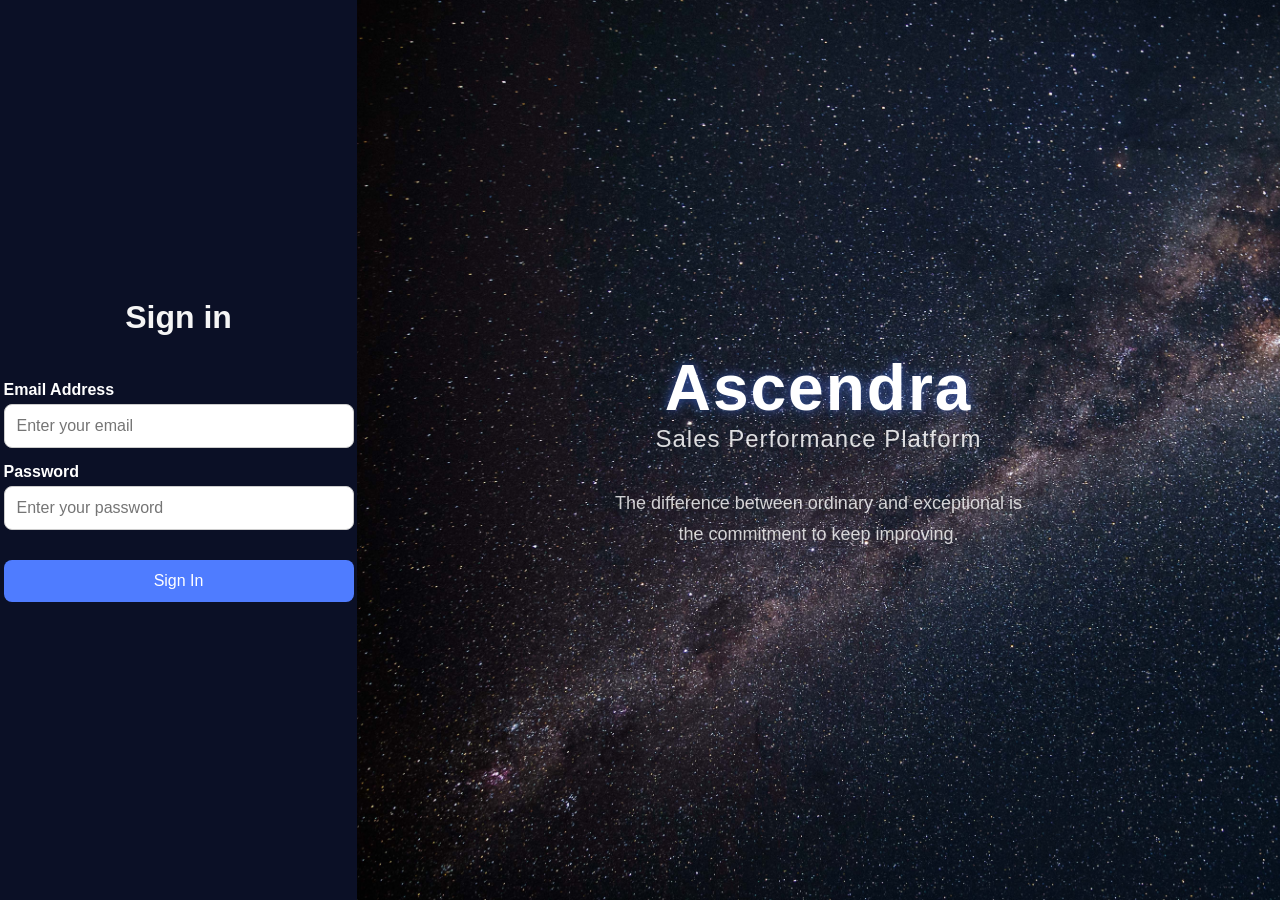
==== Frontend/index.html @ 22d48635 "Renamed login.html to index.html" ====
<!DOCTYPE html>
<html lang="en">

<head>
    <meta charset="UTF-8">
    <meta name="viewport" content="width=device-width, initial-scale=1.0">
    <title>Ascendra</title>
    <link rel="stylesheet" href="style.css">
</head>

<body>

    <div class="container">

        <!--Start of Logbox-->
        <div class="logBox">

            <h1>Sign in</h1>

            <form id="loginForm">

                <label for="userName">
                    Email Address
                </label>

                <input 
                    type="email"
                    id="userName"
                    name="userName"
                    placeholder="Enter your email"
                    required>

                <label for="password">
                    Password
                </label>

                <input 
                    type="password"
                    id="password"
                    name="password"
                    placeholder="Enter your password"
                    required>

                <input 
                    type="submit"
                    value="Sign In">

            </form>

        </div>


        <!--Start of Welcomebox-->
        <div class="welcomeBox">

            <h1>
                Ascendra
            </h1>

            <h2>
                Sales Performance Platform
            </h2>

            <p>
                The difference between ordinary and exceptional is the commitment to keep improving.
            </p>

        </div>

    </div>

    <script src="config.js"></script>
    <script src="login.js"></script>

</body>

</html>
---- Frontend/style.css ----
/*Login*/

*{
    margin: 0;
    padding: 0;
    box-sizing: border-box;
}

body{
    font-family: "Poppins", sans-serif;
    background-color: #f4f6f9;
    height: 100vh;
}

.container{
    display: flex;
    height: 100vh;
}

.logBox{
    width: 40%;
    display: flex;
    flex-direction: column;
    justify-content: center;
    align-items: center;
    background-color: #0B1026;
    color: white;
}

.logBox form{
    display: flex;
    flex-direction: column;
    width: 350px;
}

.logBox h1{
    margin-bottom: 30px;
    text-align: center;
    color: whitesmoke;
}

label{
    margin-top: 15px;
    margin-bottom: 5px;
    font-weight: bold;
}

input[type="email"],
input[type="password"]{
    padding: 12px;
    border: 1px solid #ccc;
    border-radius: 8px;
    font-size: 16px;
    color: #0B1026;
}

input[type="submit"]{
    margin-top: 30px;
    padding: 12px;
    border: none;
    border-radius: 8px;
    background-color: #4F7CFF;
    color: white;
    font-size: 16px;
    cursor: pointer;
    transition: 0.3s;
}

input[type="submit"]:hover{
    background-color: #3458D6;
}

/*Welcome box*/

.welcomeBox{
    width: 100%;
    background-image: url(galaxy.jpg);
    background-size: cover;
    color: white;

    display: flex;
    flex-direction: column;
    justify-content: center;
    align-items: center;

    text-align: center;
    padding: 50px;
}

.welcomeBox h1{
    font-size: 64px;
    font-weight: 700;
    letter-spacing: 2px;
    color: white;
    text-shadow: 0 0 12px rgba(79, 124, 255, 0.6);
}

.welcomeBox h2{
    font-size: 24px;
    font-weight: 300;
    letter-spacing: 1px;
    color: rgba(255, 255, 255, 0.85);
    margin-bottom: 35px;
}

.welcomeBox p{
    font-size: 18px;
    line-height: 1.7;
    max-width: 420px;
    color: rgba(255, 255, 255, 0.8);
}

/*=============================
        SALES SCREEN
=============================*/

.sidebar{
    width: 260px;
    background-color: #0B1026;
    color: white;

    display: flex;
    flex-direction: column;
    justify-content: space-between;

    padding: 30px 20px;

    position: relative;
    overflow: hidden;
}

/* Stars background */
.sidebar::before{
    content: "";
    position: absolute;
    inset: 0;

    background-image:
        radial-gradient(circle at 12% 8%, rgba(255,255,255,.9) 1px, transparent 2px),
        radial-gradient(circle at 28% 18%, rgba(255,255,255,.6) 1px, transparent 2px),
        radial-gradient(circle at 80% 12%, rgba(255,255,255,.8) 1.5px, transparent 3px),
        radial-gradient(circle at 62% 28%, rgba(255,255,255,.7) 1px, transparent 2px),
        radial-gradient(circle at 90% 42%, rgba(255,255,255,.9) 1px, transparent 2px),
        radial-gradient(circle at 18% 56%, rgba(255,255,255,.7) 1px, transparent 2px),
        radial-gradient(circle at 72% 64%, rgba(255,255,255,.8) 1px, transparent 2px),
        radial-gradient(circle at 42% 78%, rgba(255,255,255,.6) 1.5px, transparent 3px),
        radial-gradient(circle at 88% 82%, rgba(255,255,255,.9) 1px, transparent 2px),
        radial-gradient(circle at 22% 92%, rgba(255,255,255,.8) 1px, transparent 2px);

    opacity: .45;

    pointer-events: none;
}

/* Keeps all sidebar content above the stars */
.sidebar > *{
    position: relative;
    z-index: 1;
}

/* Logo */

.logo h1{
    font-size: 32px;
    margin-bottom: 5px;
    color: white;
    text-shadow: 0 0 12px rgba(27, 54, 93, 0.6);
}

.logo p{
    font-size: 14px;
    color: rgba(255,255,255,.7);
    margin-bottom: 50px;
}

/* Navigation */

nav ul{
    list-style: none;
}

nav li{
    margin-bottom: 15px;
}

nav a{
    display: block;
    text-decoration: none;
    color: white;
    padding: 14px 18px;
    border-radius: 10px;
    transition: .25s;
}

nav a:hover{
    background-color: rgba(27,54,93,.35);
}

nav .active{
    background-color: #1B365D;
    border-radius: 10px;
}

/* Logout Button */

.logoutButton{
    padding: 14px;
    border: none;
    border-radius: 10px;
    background-color: #1B365D;
    color: white;
    font-size: 15px;
    font-family: inherit;
    cursor: pointer;
    transition: .3s;
}

.logoutButton:hover{
    background-color: #142B4D;
}

/* Main Content */

.content{
    flex: 1;
    background-color: #F5F7FB;
    padding: 40px;
    overflow-y: auto;
}

.content header{
    margin-bottom: 35px;
}

.content h2{
    font-size: 36px;
    color: #0B1026;
}

.content header p{
    color: #6B7280;
    margin-top: 6px;
}

/* Sales Panel */

.salesPanel{
    background-color: white;
    border-radius: 16px;
    padding: 30px;
    box-shadow: 0 8px 25px rgba(0,0,0,.08);
}

.salesPanel form{
    display: flex;
    flex-direction: column;
    gap: 15px;
}

.salesPanel label{
    font-weight: 600;
    color: #374151;
}

.salesPanel input,
.salesPanel textarea{
    width: 100%;
    padding: 12px;
    border: 1px solid #D1D5DB;
    border-radius: 8px;
    font-family: inherit;
    font-size: 16px;
    transition: .25s;
}

.salesPanel input:focus,
.salesPanel textarea:focus{
    outline: none;
    border-color: #1B365D;
    box-shadow: 0 0 8px rgba(27,54,93,.25);
}

.salesPanel textarea{
    min-height: 140px;
    resize: vertical;
}

.salesPanel button{
    margin-top: 15px;
    padding: 14px;
    border: none;
    border-radius: 8px;
    background-color: #1B365D;
    color: white;
    font-size: 16px;
    font-family: inherit;
    font-weight: 600;
    cursor: pointer;
    transition: .3s;
}

.salesPanel button:hover{
    background-color: #142B4D;
}
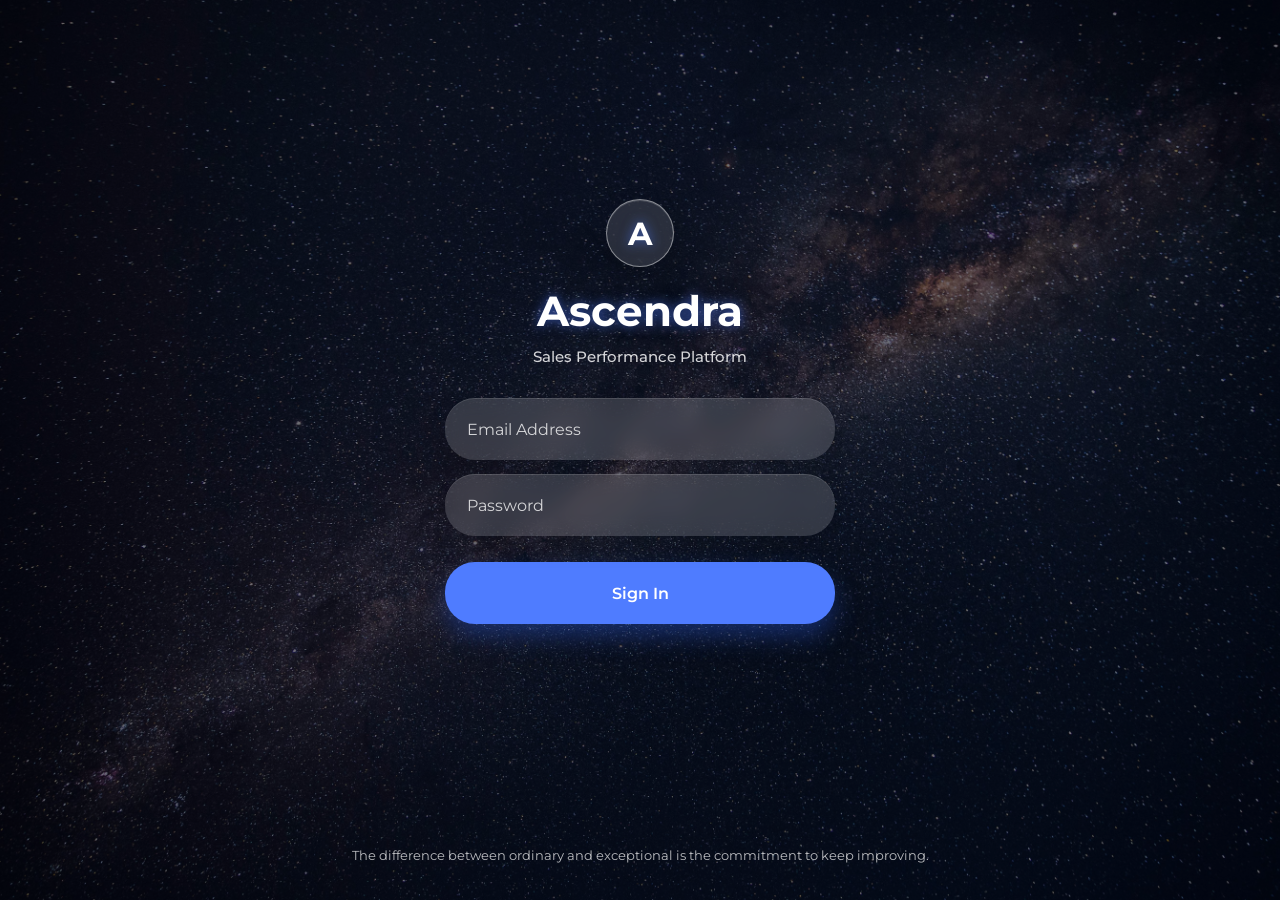
==== commit 0689e74c: "Updated the login frontend." ====
--- a/Frontend/index.html
+++ b/Frontend/index.html
@@ -5,69 +5,89 @@
     <meta charset="UTF-8">
     <meta name="viewport" content="width=device-width, initial-scale=1.0">
     <title>Ascendra</title>
-    <link rel="stylesheet" href="style.css">
+
+    <link rel="preconnect" href="https://fonts.googleapis.com">
+    <link rel="preconnect" href="https://fonts.gstatic.com" crossorigin>
+    <link href="https://fonts.googleapis.com/css2?family=Montserrat:wght@400;500;600;700&display=swap" rel="stylesheet">
+
+    <link rel="stylesheet" href="login.css">
 </head>
 
-<body>
+<body class="login-page">
 
-    <div class="container">
+    <main class="page-header">
 
-        <!--Start of Logbox-->
-        <div class="logBox">
+        <div class="page-header-image" aria-hidden="true"></div>
 
-            <h1>Sign in</h1>
+        <section class="content" aria-labelledby="brandName">
 
-            <form id="loginForm">
+            <div class="login-card">
 
-                <label for="userName">
-                    Email Address
-                </label>
+                <div class="logo-container" aria-hidden="true">
+                    <span>A</span>
+                </div>
 
-                <input 
-                    type="email"
-                    id="userName"
-                    name="userName"
-                    placeholder="Enter your email"
-                    required>
+                <h1 id="brandName">
+                    Ascendra
+                </h1>
 
-                <label for="password">
-                    Password
-                </label>
+                <p class="platform">
+                    Sales Performance Platform
+                </p>
 
-                <input 
-                    type="password"
-                    id="password"
-                    name="password"
-                    placeholder="Enter your password"
-                    required>
+                <form id="loginForm">
 
-                <input 
-                    type="submit"
-                    value="Sign In">
+                    <div class="input-group">
 
-            </form>
+                        <label class="sr-only" for="userName">
+                            Email Address
+                        </label>
 
-        </div>
+                        <input
+                            type="email"
+                            id="userName"
+                            name="userName"
+                            placeholder="Email Address"
+                            autocomplete="email"
+                            required>
 
+                    </div>
 
-        <!--Start of Welcomebox-->
-        <div class="welcomeBox">
+                    <div class="input-group">
 
-            <h1>
-                Ascendra
-            </h1>
+                        <label class="sr-only" for="password">
+                            Password
+                        </label>
 
-            <h2>
-                Sales Performance Platform
-            </h2>
+                        <input
+                            type="password"
+                            id="password"
+                            name="password"
+                            placeholder="Password"
+                            autocomplete="current-password"
+                            required>
+
+                    </div>
+
+                    <input
+                        type="submit"
+                        value="Sign In">
+
+                </form>
+
+            </div>
+
+        </section>
+
+        <footer class="footer">
 
             <p>
                 The difference between ordinary and exceptional is the commitment to keep improving.
             </p>
 
-        </div>
+        </footer>
 
-    </div>
+    </main>
 
     <script src="config.js"></script>
     <script src="login.js"></script>
--- a/Frontend/login.css
+++ b/Frontend/login.css
@@ -0,0 +1,282 @@
+/*=============================
+        GLOBAL
+=============================*/
+
+*{
+    margin: 0;
+    padding: 0;
+    box-sizing: border-box;
+}
+
+body{
+    font-family: "Montserrat", sans-serif;
+    background-color: #070B1C;
+}
+
+.login-page{
+    min-height: 100vh;
+    min-height: 100svh;
+}
+
+/*=============================
+        PAGE LAYOUT
+=============================*/
+
+.page-header{
+    position: relative;
+    isolation: isolate;
+
+    display: flex;
+    flex-direction: column;
+
+    min-height: 100vh;
+    min-height: 100svh;
+    overflow: hidden;
+    color: white;
+}
+
+.page-header-image{
+    position: absolute;
+    inset: 0;
+    z-index: -2;
+
+    background-image: url(galaxy.jpg);
+    background-size: cover;
+    background-position: center;
+}
+
+.page-header::before{
+    content: "";
+    position: absolute;
+    inset: 0;
+    z-index: -1;
+    background-color: rgba(3, 7, 20, .56);
+}
+
+/*=============================
+        LOGIN
+=============================*/
+
+.content{
+    display: flex;
+    flex: 1;
+    justify-content: center;
+    align-items: center;
+    padding: 40px 20px;
+}
+
+.login-card{
+    width: 100%;
+    max-width: 390px;
+    text-align: center;
+}
+
+.logo-container{
+    width: 68px;
+    height: 68px;
+    margin: 0 auto 18px;
+
+    display: flex;
+    justify-content: center;
+    align-items: center;
+
+    border: 1px solid rgba(255, 255, 255, .45);
+    border-radius: 50%;
+    background-color: rgba(255, 255, 255, .12);
+    box-shadow:
+        inset 0 1px 0 rgba(255, 255, 255, .16),
+        0 10px 25px rgba(0, 0, 0, .2);
+
+    backdrop-filter: blur(10px);
+    -webkit-backdrop-filter: blur(10px);
+}
+
+.logo-container span{
+    font-size: 32px;
+    font-weight: 700;
+    color: white;
+    text-shadow: 0 0 12px rgba(79,124,255,.6);
+}
+
+.login-card h1{
+    font-size: 42px;
+    font-weight: 700;
+    color: white;
+    text-shadow: 0 0 12px rgba(79,124,255,.6);
+}
+
+#loginForm{
+    margin-top: 32px;
+}
+
+.input-group{
+    margin-bottom: 14px;
+}
+
+.input-group input{
+    width: 100%;
+    height: 62px;
+    padding: 0 22px;
+
+    border: none;
+    border-radius: 30px;
+    outline: none;
+
+    background-color: rgba(255, 255, 255, .16);
+    box-shadow:
+        inset 0 1px 0 rgba(255, 255, 255, .12),
+        0 10px 24px rgba(0, 0, 0, .14);
+
+    backdrop-filter: blur(10px);
+    -webkit-backdrop-filter: blur(10px);
+
+    font-family: inherit;
+    font-size: 16px;
+    color: white;
+
+    transition: background-color .25s, box-shadow .25s;
+}
+
+.input-group input::placeholder{
+    color: rgba(255, 255, 255, .78);
+}
+
+.input-group input:focus{
+    background-color: rgba(255, 255, 255, .25);
+    box-shadow:
+        0 0 0 3px rgba(79, 124, 255, .36),
+        0 10px 24px rgba(0, 0, 0, .2);
+}
+
+.input-group input:-webkit-autofill{
+    -webkit-text-fill-color: white;
+    -webkit-box-shadow: 0 0 0 1000px rgba(255, 255, 255, .16) inset;
+    transition: background-color 9999s ease-in-out 0s;
+}
+
+input[type="submit"]{
+    width: 100%;
+    height: 62px;
+    margin-top: 12px;
+
+    border: none;
+    border-radius: 30px;
+
+    background-color: #4F7CFF;
+    box-shadow: 0 12px 24px rgba(41, 83, 203, .42);
+
+    font-family: inherit;
+    font-size: 16px;
+    font-weight: 600;
+    color: white;
+    cursor: pointer;
+
+    transition: background-color .25s, box-shadow .25s;
+}
+
+input[type="submit"]:hover{
+    background-color: #3458D6;
+    box-shadow: 0 14px 28px rgba(41, 83, 203, .55);
+}
+
+input[type="submit"]:focus-visible{
+    outline: 3px solid rgba(255, 255, 255, .8);
+    outline-offset: 3px;
+}
+
+/*=============================
+        PLATFORM
+=============================*/
+
+.platform{
+    margin-top: 10px;
+
+    font-size: 15px;
+    font-weight: 500;
+    color: rgba(255, 255, 255, .82);
+}
+
+/*=============================
+        FOOTER QUOTE
+=============================*/
+
+.footer{
+    width: 100%;
+    padding: 20px 7% 34px;
+    text-align: center;
+}
+
+.footer p{
+    max-width: 620px;
+    margin: 0 auto;
+
+    font-size: 13px;
+    line-height: 1.7;
+    text-align: center;
+    color: rgba(255, 255, 255, .72);
+}
+
+/*=============================
+        ACCESSIBILITY
+=============================*/
+
+.sr-only{
+    position: absolute;
+    width: 1px;
+    height: 1px;
+    padding: 0;
+    margin: -1px;
+    overflow: hidden;
+    clip: rect(0, 0, 0, 0);
+    white-space: nowrap;
+    border: 0;
+}
+
+/*=============================
+        MOBILE
+=============================*/
+
+@media (max-width: 800px){
+    .content{
+        padding: 32px 20px;
+    }
+
+    .logo-container{
+        width: 62px;
+        height: 62px;
+        margin-bottom: 16px;
+    }
+
+    .logo-container span{
+        font-size: 29px;
+    }
+
+    .login-card h1{
+        font-size: 37px;
+    }
+
+    .platform{
+        margin-top: 8px;
+        font-size: 14px;
+    }
+
+    #loginForm{
+        margin-top: 28px;
+    }
+
+    .footer{
+        padding: 20px 20px 26px;
+        text-align: left;
+    }
+
+    .footer p{
+        max-width: 100%;
+        padding-left: 16px;
+
+        border-left: 2px solid rgba(132, 161, 255, .85);
+
+        font-size: 12px;
+        text-align: left;
+        color: rgba(255, 255, 255, .82);
+    }
+}
